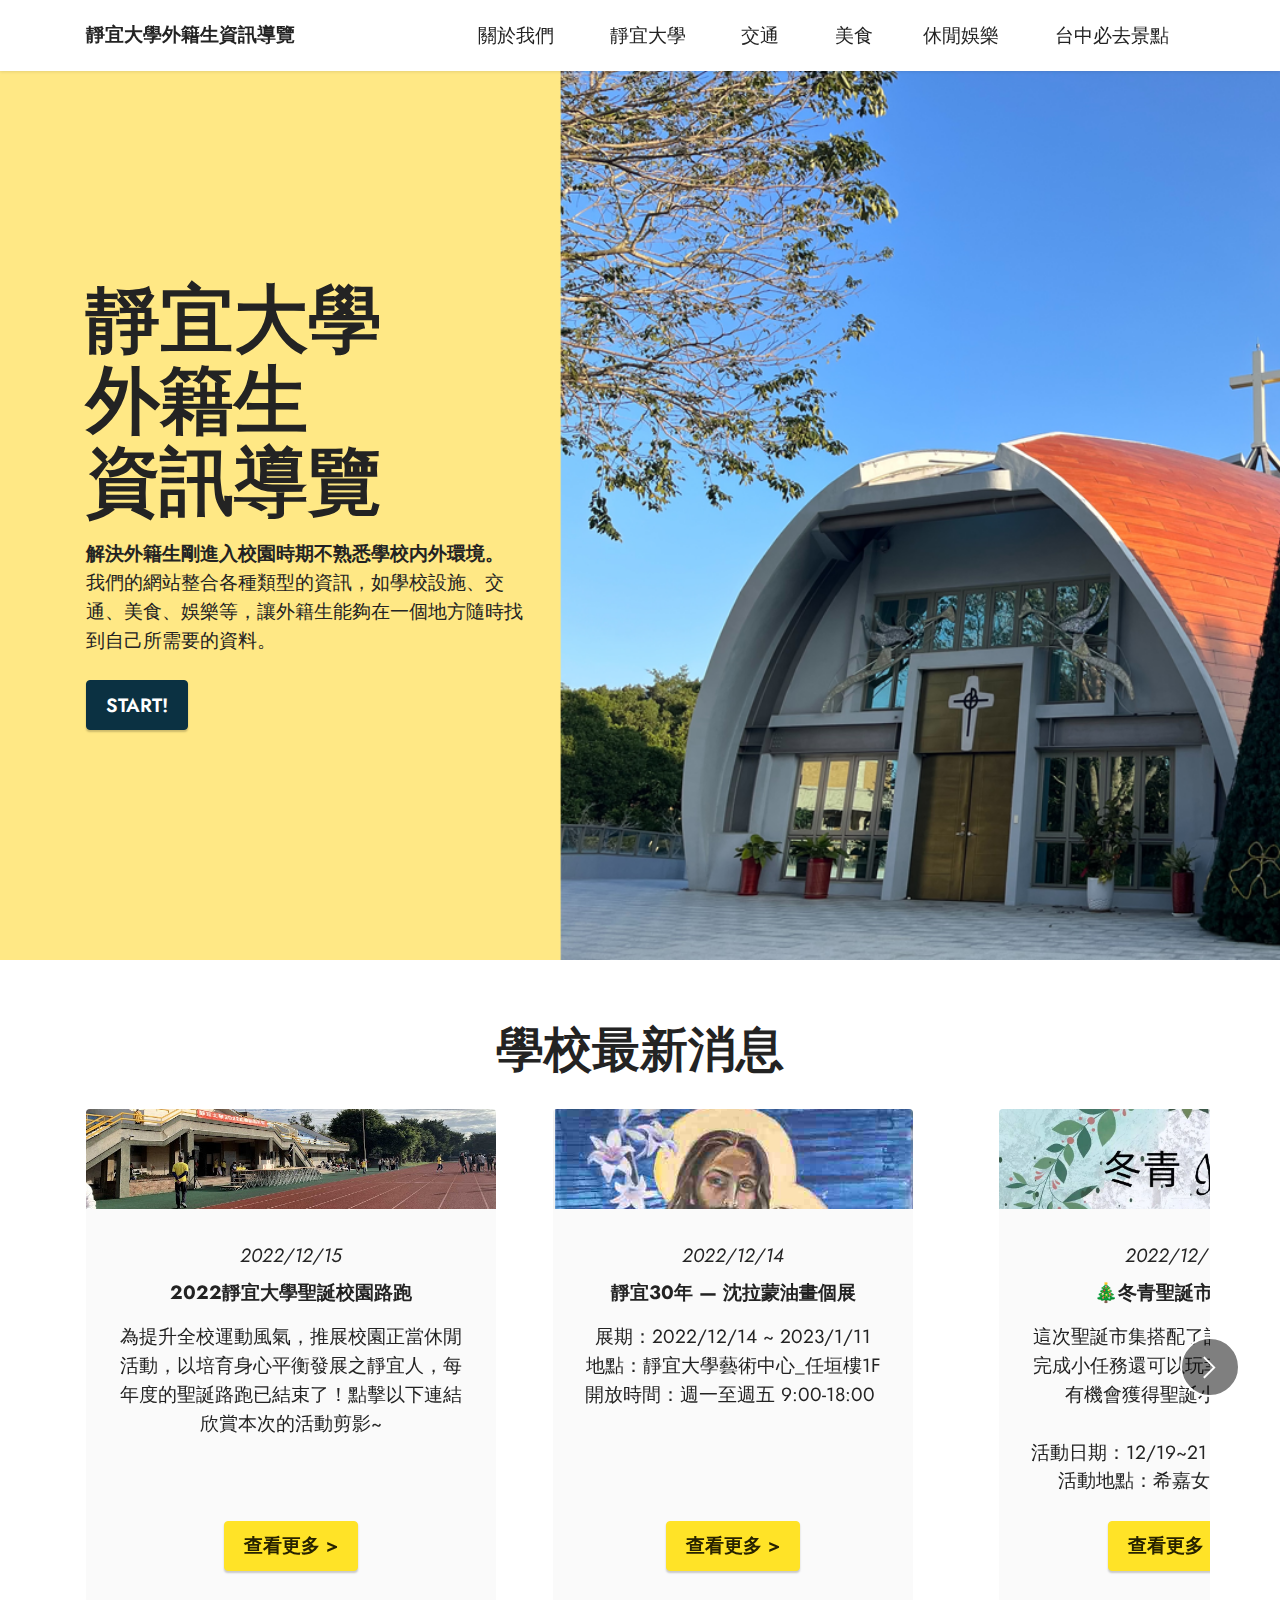
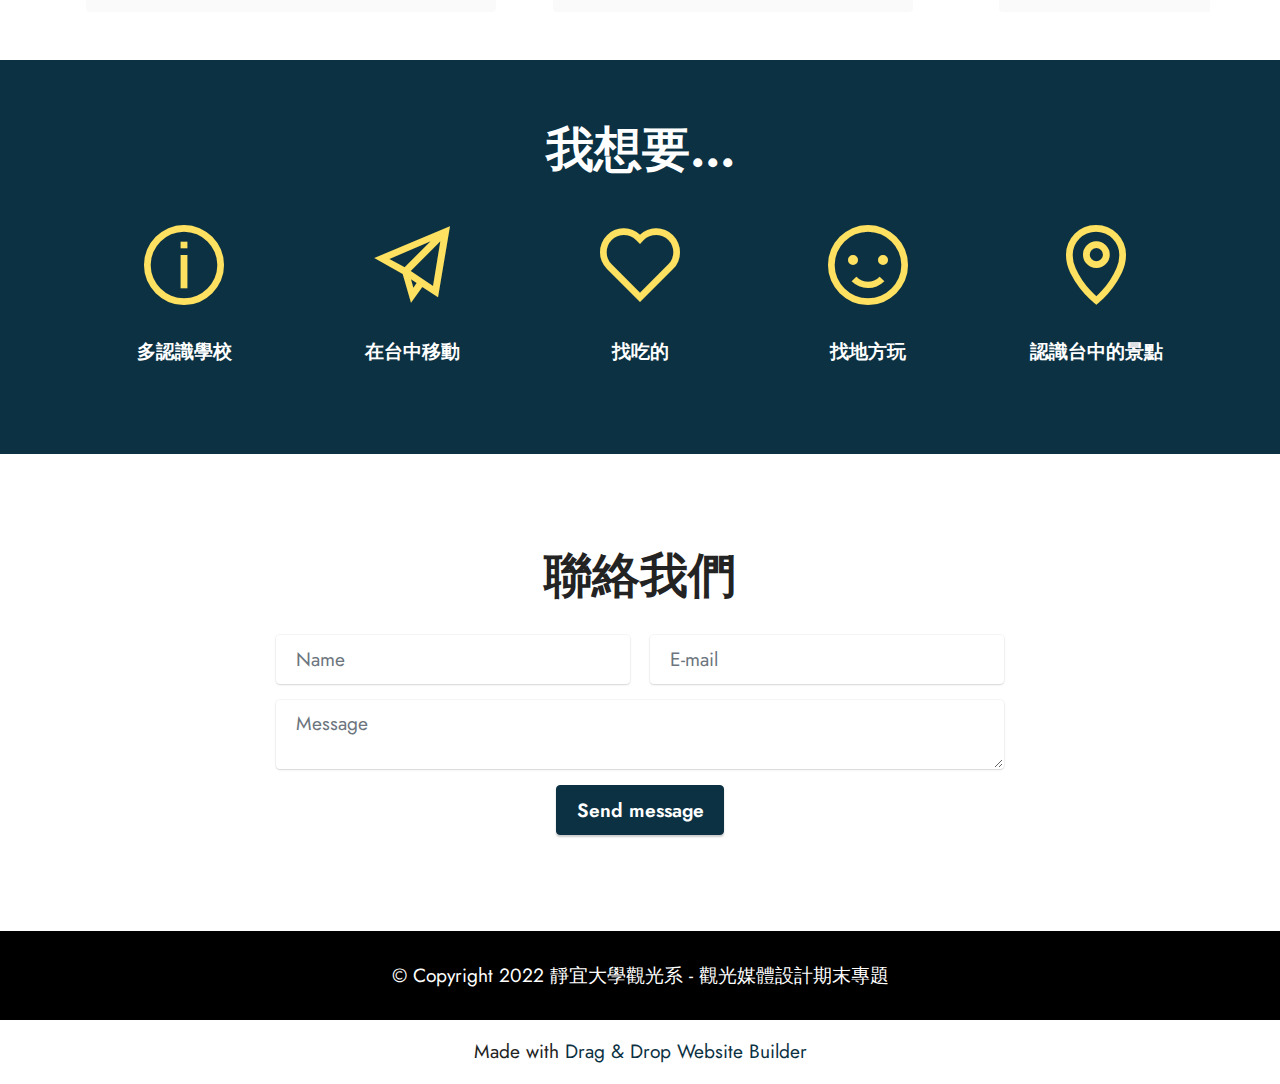
==== index.html @ b7237766 "Initial commit" ====
<!DOCTYPE html>
<html  >
<head>
  <!-- Site made with Mobirise Website Builder v5.6.13, https://mobirise.com -->
  <meta charset="UTF-8">
  <meta http-equiv="X-UA-Compatible" content="IE=edge">
  <meta name="generator" content="Mobirise v5.6.13, mobirise.com">
  <meta name="twitter:card" content="summary_large_image"/>
  <meta name="twitter:image:src" content="">
  <meta property="og:image" content="">
  <meta name="twitter:title" content="Home">
  <meta name="viewport" content="width=device-width, initial-scale=1, minimum-scale=1">
  <link rel="shortcut icon" href="assets/images/logo.png" type="image/x-icon">
  <meta name="description" content="">
  
  
  <title>Home</title>
  <link rel="stylesheet" href="assets/web/assets/mobirise-icons2/mobirise2.css">
  <link rel="stylesheet" href="assets/bootstrap/css/bootstrap.min.css">
  <link rel="stylesheet" href="assets/bootstrap/css/bootstrap-grid.min.css">
  <link rel="stylesheet" href="assets/bootstrap/css/bootstrap-reboot.min.css">
  <link rel="stylesheet" href="assets/dropdown/css/style.css">
  <link rel="stylesheet" href="assets/socicon/css/styles.css">
  <link rel="stylesheet" href="assets/theme/css/style.css">
  <link rel="preload" href="https://fonts.googleapis.com/css?family=Jost:100,200,300,400,500,600,700,800,900,100i,200i,300i,400i,500i,600i,700i,800i,900i&display=swap" as="style" onload="this.onload=null;this.rel='stylesheet'">
  <noscript><link rel="stylesheet" href="https://fonts.googleapis.com/css?family=Jost:100,200,300,400,500,600,700,800,900,100i,200i,300i,400i,500i,600i,700i,800i,900i&display=swap"></noscript>
  <link rel="preload" as="style" href="assets/mobirise/css/mbr-additional.css"><link rel="stylesheet" href="assets/mobirise/css/mbr-additional.css" type="text/css">
  
  
  
  
</head>
<body>
  
  <section data-bs-version="5.1" class="menu menu2 cid-tlzXeqkfRV" once="menu" id="menu2-0">
    
    <nav class="navbar navbar-dropdown navbar-fixed-top navbar-expand-lg">
        <div class="container">
            <div class="navbar-brand">
                
                <span class="navbar-caption-wrap"><a class="navbar-caption text-black text-primary display-7" href="index.html">靜宜大學外籍生資訊導覽&nbsp;<br></a></span>
            </div>
            <button class="navbar-toggler" type="button" data-toggle="collapse" data-bs-toggle="collapse" data-target="#navbarSupportedContent" data-bs-target="#navbarSupportedContent" aria-controls="navbarNavAltMarkup" aria-expanded="false" aria-label="Toggle navigation">
                <div class="hamburger">
                    <span></span>
                    <span></span>
                    <span></span>
                    <span></span>
                </div>
            </button>
            <div class="collapse navbar-collapse" id="navbarSupportedContent">
                <ul class="navbar-nav nav-dropdown nav-right" data-app-modern-menu="true"><li class="nav-item"><a class="nav-link link text-black text-primary display-4" href="page1.html">關於我們&nbsp;<br></a></li>
                    <li class="nav-item"><a class="nav-link link text-black text-primary display-4" href="page3.html">靜宜大學&nbsp;<br></a></li>
                    <li class="nav-item"><a class="nav-link link text-black text-primary display-4" href="page2.html">交通&nbsp;<br></a></li><li class="nav-item"><a class="nav-link link text-black text-primary display-4" href="page4.html">美食</a>
                    </li><li class="nav-item"><a class="nav-link link text-black text-primary display-4" href="page5.html#header12-2c">休閒娛樂&nbsp;<br></a></li><li class="nav-item"><a class="nav-link link text-black text-primary display-4" href="page6.html#header12-2t">台中必去景點<br></a></li></ul>
                
                
            </div>
        </div>
    </nav>
</section>

<section data-bs-version="5.1" class="header1 cid-tlzXlqgyMk mbr-fullscreen" id="header1-1">

    

    
    

    <div class="container">
        <div class="row">
            <div class="col-12 col-lg-5">
                <h1 class="mbr-section-title mbr-fonts-style mb-3 display-1"><strong>靜宜大學</strong><br><strong>外籍生</strong><br><strong>資訊導覽&nbsp;</strong></h1>
                
                <p class="mbr-text mbr-fonts-style display-7"><strong>解決外籍生剛進入校園時期不熟悉學校内外環境。
</strong><br>我們的網站整合各種類型的資訊，如學校設施、交通、美食、娛樂等，讓外籍生能夠在一個地方隨時找到自己所需要的資料。<br></p>
                <div class="mbr-section-btn mt-3"><a class="btn btn-secondary display-4" href="index.html#slider6-9">START!</a></div>
            </div>
        </div>
    </div>
</section>

<section data-bs-version="5.1" class="slider6 mbr-embla cid-tlCRdaqkgC" id="slider6-9">
    
    
    <div class="position-relative">
        <div class="mbr-section-head">
            <h4 class="mbr-section-title mbr-fonts-style align-center mb-0 display-2"><strong>學校最新消息</strong></h4>
            
        </div>
        <div class="embla mt-4" data-skip-snaps="true" data-align="center" data-contain-scroll="trimSnaps" data-auto-play-interval="5" data-draggable="true">
            <div class="embla__viewport container">
                <div class="embla__container">
                    <div class="embla__slide slider-image item active" style="margin-left: 1rem; margin-right: 1rem;">
                        <div class="slide-content">
                            <div class="item-wrapper">
                                <div class="item-img">
                                    <img src="assets/images/lupao.jpeg" alt="Mobirise Website Builder" title="" data-slide-to="0" data-bs-slide-to="0">
                                </div>
                            </div>
                            <div class="item-content">
                                <h5 class="item-title mbr-fonts-style display-4"><em>2022/12/15</em></h5>
                                <h6 class="item-subtitle mbr-fonts-style mt-1 display-7"><strong>2022靜宜大學聖誕校園路跑</strong>
                                </h6>
                                <p class="mbr-text mbr-fonts-style mt-3 display-7">為提升全校運動風氣，推展校園正當休閒活動，以培育身心平衡發展之靜宜人，每年度的聖誕路跑已結束了！點擊以下連結欣賞本次的活動剪影~<br>
                                </p>
                            </div>
                            <div class="mbr-section-btn item-footer mt-2"><a href="https://photos.google.com/share/AF1QipMkiGQJHAU6pQhmC0gqVAUGyxxSqzVNsN5IkA0QRVsgFBefkMOx-KI_kOeRYdAT3g?key=aFRpdnlYVmNrakZ6ZWpmdkJhVWVHY3Q0SWFrbmtR" class="btn item-btn btn-warning display-7" target="_blank">查看更多 &gt;</a></div>
                        </div>
                    </div><div class="embla__slide slider-image item" style="margin-left: 1rem; margin-right: 1rem;">
                        <div class="slide-content">
                            <div class="item-wrapper">
                                <div class="item-img">
                                    <img src="assets/images/ramon.png" alt="Mobirise Website Builder" title="" data-slide-to="1" data-bs-slide-to="1">
                                </div>
                            </div>
                            <div class="item-content">
                                <h5 class="item-title mbr-fonts-style display-4"><em>2022/12/14</em></h5>
                                <h6 class="item-subtitle mbr-fonts-style mt-1 display-7"><strong>靜宜30年 — 沈拉蒙油畫個展</strong></h6>
                                <p class="mbr-text mbr-fonts-style mt-3 display-7">展期：2022/12/14 ~ 2023/1/11<br>地點：靜宜大學藝術中心_任垣樓1F<br>開放時間：週一至週五 9:00-18:00&nbsp;<br></p>
                            </div>
                            <div class="mbr-section-btn item-footer mt-2"><a href="https://announce.pu.edu.tw/p/404-1037-38290-1.php?Lang=zh-tw" class="btn item-btn btn-warning display-7" target="_blank">查看更多 &gt;</a></div>
                        </div>
                    </div><div class="embla__slide slider-image item" style="margin-left: 1rem; margin-right: 1rem;">
                        <div class="slide-content">
                            <div class="item-wrapper">
                                <div class="item-img">
                                    <img src="assets/images/1-3.png" alt="Mobirise Website Builder" title="" data-slide-to="2" data-bs-slide-to="2">
                                </div>
                            </div>
                            <div class="item-content">
                                <h5 class="item-title mbr-fonts-style display-4"><em>2022/12/13</em></h5>
                                <h6 class="item-subtitle mbr-fonts-style mt-1 display-7"><strong>🎄冬青聖誕市集🎄</strong></h6>
                                <p class="mbr-text mbr-fonts-style mt-3 display-7">這次聖誕市集搭配了許多手作商家
<br>完成小任務還可以玩幸運大轉盤，<br>有機會獲得聖誕小禮物喔~<br><br>活動日期：12/19~21 12:00-20:00<br>活動地點：希嘉女宿前馬路&nbsp;<br></p>
                            </div>
                            <div class="mbr-section-btn item-footer mt-2"><a href="https://www.instagram.com/p/CmGW7chytl7/?igshid=MDJmNzVkMjY%3D" class="btn item-btn btn-warning display-7" target="_blank">查看更多 &gt;</a></div>
                        </div>
                    </div>
                    
                    
                    <div class="embla__slide slider-image item" style="margin-left: 1rem; margin-right: 1rem;">
                        <div class="slide-content">
                            <div class="item-wrapper">
                                <div class="item-img">
                                    <img src="assets/images/fit.png" alt="Mobirise Website Builder" title="">
                                </div>
                            </div>
                            <div class="item-content">
                                <h5 class="item-title mbr-fonts-style display-4"><em>2022/12/05</em></h5>
                                <h6 class="item-subtitle mbr-fonts-style mt-1 display-7"><strong>靜宜推動FIT：讓國際生深度逛台灣</strong></h6>
                                <p class="mbr-text mbr-fonts-style mt-3 display-7">靜宜大學結合產官學資源共同推動Friendship in Taiwan（FIT），讓在台國際學生走訪全台，曾邀東勢採果、台中鈴蘭通變裝踩街等，再透過國際生體驗及社群推廣，傳遞台灣之美。</p>
                            </div>
                            <div class="mbr-section-btn item-footer mt-2"><a href="https://udn.com/news/story/6928/6814559" class="btn item-btn btn-warning display-7" target="_blank">查看更多 &gt;</a></div>
                        </div>
                    </div>
                </div>
            </div>
            <button class="embla__button embla__button--prev">
                <span class="mobi-mbri mobi-mbri-arrow-prev mbr-iconfont" aria-hidden="true"></span>
                <span class="sr-only visually-hidden visually-hidden">Previous</span>
            </button>
            <button class="embla__button embla__button--next">
                <span class="mobi-mbri mobi-mbri-arrow-next mbr-iconfont" aria-hidden="true"></span>
                <span class="sr-only visually-hidden visually-hidden">Next</span>
            </button>
        </div>
    </div>
</section>

<section data-bs-version="5.1" class="features13 cid-tpSRYTvFmS" id="features14-36">
    

    
    
    <div class="container">
        <div class="row">
            <div class="col-12">
                <h3 class="mbr-section-title align-center mb-4 mbr-fonts-style display-2"><strong>我想要...</strong></h3>
            </div>
            <div class="card col-12 col-md-4 col-lg-2 p-3">
                <div class="card-wrapper">
                    <div class="card-box align-center">
                        <a href="page3.html"><span class="mbr-iconfont mobi-mbri-info mobi-mbri" style="color: rgb(255, 225, 97); fill: rgb(255, 225, 97);"></span></a>
                        <h4 class="card-title align-center mbr-black mbr-fonts-style display-7"><strong>多認識學校</strong></h4>
                    </div>
                </div>
            </div>
            <div class="card p-3 col-12 col-md-4 col-lg-2">
                <div class="card-wrapper">
                    <div class="card-box align-center">
                        <span class="mbr-iconfont mobi-mbri-paper-plane mobi-mbri" style="color: rgb(255, 225, 97); fill: rgb(255, 225, 97);"></span>
                        <h4 class="card-title align-center mbr-black mbr-fonts-style display-7"><strong>在台中移動</strong></h4>
                    </div>
                </div>
            </div>
            <div class="card p-3 col-12 col-md-4 col-lg-2">
                <div class="card-wrapper">
                    <div class="card-box align-center">
                        <span class="mbr-iconfont mobi-mbri-hearth mobi-mbri" style="color: rgb(255, 225, 97); fill: rgb(255, 225, 97);"></span>
                        <h4 class="card-title align-center mbr-black mbr-fonts-style display-7"><strong>找吃的</strong></h4>
                    </div>
                </div>
            </div>
            <div class="card p-3 col-12 col-md-4 col-lg-2">
                <div class="card-wrapper">
                    <div class="card-box align-center">
                        <span class="mbr-iconfont mobi-mbri-smile-face mobi-mbri" style="color: rgb(255, 225, 97); fill: rgb(255, 225, 97);"></span>
                        <h4 class="card-title align-center mbr-black mbr-fonts-style display-7"><strong>找地方玩</strong></h4>
                    </div>
                </div>
            </div>
            <div class="card p-3 col-12 col-md-4 col-lg-2">
                <div class="card-wrapper">
                    <div class="card-box align-center">
                        <span class="mbr-iconfont mobi-mbri-map-pin mobi-mbri" style="color: rgb(255, 225, 97); fill: rgb(255, 225, 97);"></span>
                        <h4 class="card-title align-center mbr-black mbr-fonts-style display-7"><strong>認識台中的景點</strong></h4>
                    </div>
                </div>
            </div>
            
        </div>
    </div>
</section>

<section data-bs-version="5.1" class="form5 cid-tpcyuLug8Z" id="form5-x">
    
    
    <div class="container">
        <div class="mbr-section-head">
            <h3 class="mbr-section-title mbr-fonts-style align-center mb-0 display-2">
                <strong>聯絡我們</strong></h3>
            
        </div>
        <div class="row justify-content-center mt-4">
            <div class="col-lg-8 mx-auto mbr-form" data-form-type="formoid">
                <form action="https://mobirise.eu/" method="POST" class="mbr-form form-with-styler" data-form-title="Form Name"><input type="hidden" name="email" data-form-email="true" value="x9WBRTn9JsAiJIxGx+5cpzTHZifQzlMtkbnvMX4VoRzBzTifySyz2/VElxmNHEvHFDMb6Hukf1s8iYv00ker/gBe1WtAR8BQFkAcZ7cX9krw95pBzZAFbmeF+tNY0y6B">
                    <div class="row">
                        <div hidden="hidden" data-form-alert="" class="alert alert-success col-12">Thanks for filling out the form!</div>
                        <div hidden="hidden" data-form-alert-danger="" class="alert alert-danger col-12">
                            Oops...! some problem!
                        </div>
                    </div>
                    <div class="dragArea row">
                        <div class="col-md col-sm-12 form-group mb-3" data-for="name">
                            <input type="text" name="name" placeholder="Name" data-form-field="name" class="form-control" value="" id="name-form5-x">
                        </div>
                        <div class="col-md col-sm-12 form-group mb-3" data-for="email">
                            <input type="email" name="email" placeholder="E-mail" data-form-field="email" class="form-control" value="" id="email-form5-x">
                        </div>
                        
                        <div class="col-12 form-group mb-3" data-for="textarea">
                            <textarea name="textarea" placeholder="Message" data-form-field="textarea" class="form-control" id="textarea-form5-x"></textarea>
                        </div>
                        <div class="col-lg-12 col-md-12 col-sm-12 align-center mbr-section-btn"><button type="submit" class="btn btn-primary display-4">Send message</button></div>
                    </div>
                </form>
            </div>
        </div>
    </div>
</section>

<section data-bs-version="5.1" class="footer7 cid-tlzXSzBIdj" once="footers" id="footer7-4">

    

    

    <div class="container">
        <div class="media-container-row align-center mbr-white">
            <div class="col-12">
                <p class="mbr-text mb-0 mbr-fonts-style display-7">
                    © Copyright 2022 靜宜大學觀光系 - 觀光媒體設計期末專題</p>
            </div>
        </div>
    </div>
</section><section class="display-7" style="padding: 0;align-items: center;justify-content: center;flex-wrap: wrap;    align-content: center;display: flex;position: relative;height: 4rem;"><a href="https://mobiri.se/2889166" style="flex: 1 1;height: 4rem;position: absolute;width: 100%;z-index: 1;"><img alt="" style="height: 4rem;" src="[data-uri]"></a><p style="margin: 0;text-align: center;" class="display-7">Made with &#8204;</p><a style="z-index:1" href="https://mobirise.com/drag-drop-website-builder.html">Drag & Drop Website Builder</a></section><script src="assets/bootstrap/js/bootstrap.bundle.min.js"></script>  <script src="assets/smoothscroll/smooth-scroll.js"></script>  <script src="assets/ytplayer/index.js"></script>  <script src="assets/dropdown/js/navbar-dropdown.js"></script>  <script src="assets/embla/embla.min.js"></script>  <script src="assets/embla/script.js"></script>  <script src="assets/theme/js/script.js"></script>  <script src="assets/formoid/formoid.min.js"></script>  
  
  
</body>
</html>
---- assets/web/assets/mobirise-icons2/mobirise2.css ----
@font-face {
  font-family: 'Moririse2';
  font-display: swap;
  src:  url('mobirise2.eot?f2bix4');
  src:  url('mobirise2.eot?f2bix4#iefix') format('embedded-opentype'),
    url('mobirise2.ttf?f2bix4') format('truetype'),
    url('mobirise2.woff?f2bix4') format('woff'),
    url('mobirise2.svg?f2bix4#mobirise2') format('svg');
  font-weight: normal;
  font-style: normal;
}

[class^="mobi-"], [class*=" mobi-"] {
  /* use !important to prevent issues with browser extensions that change fonts */
  font-family: 'Moririse2' !important;
  speak: none;
  font-style: normal;
  font-weight: normal;
  font-variant: normal;
  text-transform: none;
  line-height: 1;

  /* Better Font Rendering =========== */
  -webkit-font-smoothing: antialiased;
  -moz-osx-font-smoothing: grayscale;
}

.mobi-mbri-add-submenu:before {
  content: "\e900";
}
.mobi-mbri-alert:before {
  content: "\e901";
}
.mobi-mbri-align-center:before {
  content: "\e902";
}
.mobi-mbri-align-justify:before {
  content: "\e903";
}
.mobi-mbri-align-left:before {
  content: "\e904";
}
.mobi-mbri-align-right:before {
  content: "\e905";
}
.mobi-mbri-android:before {
  content: "\e906";
}
.mobi-mbri-apple:before {
  content: "\e907";
}
.mobi-mbri-arrow-down:before {
  content: "\e908";
}
.mobi-mbri-arrow-next:before {
  content: "\e909";
}
.mobi-mbri-arrow-prev:before {
  content: "\e90a";
}
.mobi-mbri-arrow-up:before {
  content: "\e90b";
}
.mobi-mbri-bold:before {
  content: "\e90c";
}
.mobi-mbri-bookmark:before {
  content: "\e90d";
}
.mobi-mbri-bootstrap:before {
  content: "\e90e";
}
.mobi-mbri-briefcase:before {
  content: "\e90f";
}
.mobi-mbri-browse:before {
  content: "\e910";
}
.mobi-mbri-bulleted-list:before {
  content: "\e911";
}
.mobi-mbri-calendar:before {
  content: "\e912";
}
.mobi-mbri-camera:before {
  content: "\e913";
}
.mobi-mbri-cart-add:before {
  content: "\e914";
}
.mobi-mbri-cart-full:before {
  content: "\e915";
}
.mobi-mbri-cash:before {
  content: "\e916";
}
.mobi-mbri-change-style:before {
  content: "\e917";
}
.mobi-mbri-chat:before {
  content: "\e918";
}
.mobi-mbri-clock:before {
  content: "\e919";
}
.mobi-mbri-close:before {
  content: "\e91a";
}
.mobi-mbri-cloud:before {
  content: "\e91b";
}
.mobi-mbri-code:before {
  content: "\e91c";
}
.mobi-mbri-contact-form:before {
  content: "\e91d";
}
.mobi-mbri-credit-card:before {
  content: "\e91e";
}
.mobi-mbri-cursor-click:before {
  content: "\e91f";
}
.mobi-mbri-cust-feedback:before {
  content: "\e920";
}
.mobi-mbri-database:before {
  content: "\e921";
}
.mobi-mbri-delivery:before {
  content: "\e922";
}
.mobi-mbri-desktop:before {
  content: "\e923";
}
.mobi-mbri-devices:before {
  content: "\e924";
}
.mobi-mbri-down:before {
  content: "\e925";
}
.mobi-mbri-download-2:before {
  content: "\e926";
}
.mobi-mbri-download:before {
  content: "\e927";
}
.mobi-mbri-drag-n-drop-2:before {
  content: "\e928";
}
.mobi-mbri-drag-n-drop:before {
  content: "\e929";
}
.mobi-mbri-edit-2:before {
  content: "\e92a";
}
.mobi-mbri-edit:before {
  content: "\e92b";
}
.mobi-mbri-error:before {
  content: "\e92c";
}
.mobi-mbri-extension:before {
  content: "\e92d";
}
.mobi-mbri-features:before {
  content: "\e92e";
}
.mobi-mbri-file:before {
  content: "\e92f";
}
.mobi-mbri-flag:before {
  content: "\e930";
}
.mobi-mbri-folder:before {
  content: "\e931";
}
.mobi-mbri-gift:before {
  content: "\e932";
}
.mobi-mbri-github:before {
  content: "\e933";
}
.mobi-mbri-globe-2:before {
  content: "\e934";
}
.mobi-mbri-globe:before {
  content: "\e935";
}
.mobi-mbri-growing-chart:before {
  content: "\e936";
}
.mobi-mbri-hearth:before {
  content: "\e937";
}
.mobi-mbri-help:before {
  content: "\e938";
}
.mobi-mbri-home:before {
  content: "\e939";
}
.mobi-mbri-hot-cup:before {
  content: "\e93a";
}
.mobi-mbri-idea:before {
  content: "\e93b";
}
.mobi-mbri-image-gallery:before {
  content: "\e93c";
}
.mobi-mbri-image-slider:before {
  content: "\e93d";
}
.mobi-mbri-info:before {
  content: "\e93e";
}
.mobi-mbri-italic:before {
  content: "\e93f";
}
.mobi-mbri-key:before {
  content: "\e940";
}
.mobi-mbri-laptop:before {
  content: "\e941";
}
.mobi-mbri-layers:before {
  content: "\e942";
}
.mobi-mbri-left-right:before {
  content: "\e943";
}
.mobi-mbri-left:before {
  content: "\e944";
}
.mobi-mbri-letter:before {
  content: "\e945";
}
.mobi-mbri-like:before {
  content: "\e946";
}
.mobi-mbri-link:before {
  content: "\e947";
}
.mobi-mbri-lock:before {
  content: "\e948";
}
.mobi-mbri-login:before {
  content: "\e949";
}
.mobi-mbri-logout:before {
  content: "\e94a";
}
.mobi-mbri-magic-stick:before {
  content: "\e94b";
}
.mobi-mbri-map-pin:before {
  content: "\e94c";
}
.mobi-mbri-menu:before {
  content: "\e94d";
}
.mobi-mbri-mobile-2:before {
  content: "\e94e";
}
.mobi-mbri-mobile-horizontal:before {
  content: "\e94f";
}
.mobi-mbri-mobile:before {
  content: "\e950";
}
.mobi-mbri-mobirise:before {
  content: "\e951";
}
.mobi-mbri-more-horizontal:before {
  content: "\e952";
}
.mobi-mbri-more-vertical:before {
  content: "\e953";
}
.mobi-mbri-music:before {
  content: "\e954";
}
.mobi-mbri-new-file:before {
  content: "\e955";
}
.mobi-mbri-numbered-list:before {
  content: "\e956";
}
.mobi-mbri-opened-folder:before {
  content: "\e957";
}
.mobi-mbri-pages:before {
  content: "\e958";
}
.mobi-mbri-paper-plane:before {
  content: "\e959";
}
.mobi-mbri-paperclip:before {
  content: "\e95a";
}
.mobi-mbri-phone:before {
  content: "\e95b";
}
.mobi-mbri-photo:before {
  content: "\e95c";
}
.mobi-mbri-photos:before {
  content: "\e95d";
}
.mobi-mbri-pin:before {
  content: "\e95e";
}
.mobi-mbri-play:before {
  content: "\e95f";
}
.mobi-mbri-plus:before {
  content: "\e960";
}
.mobi-mbri-preview:before {
  content: "\e961";
}
.mobi-mbri-print:before {
  content: "\e962";
}
.mobi-mbri-protect:before {
  content: "\e963";
}
.mobi-mbri-question:before {
  content: "\e964";
}
.mobi-mbri-quote-left:before {
  content: "\e965";
}
.mobi-mbri-quote-right:before {
  content: "\e966";
}
.mobi-mbri-redo:before {
  content: "\e967";
}
.mobi-mbri-refresh:before {
  content: "\e968";
}
.mobi-mbri-responsive-2:before {
  content: "\e969";
}
.mobi-mbri-responsive:before {
  content: "\e96a";
}
.mobi-mbri-right:before {
  content: "\e96b";
}
.mobi-mbri-rocket:before {
  content: "\e96c";
}
.mobi-mbri-sad-face:before {
  content: "\e96d";
}
.mobi-mbri-sale:before {
  content: "\e96e";
}
.mobi-mbri-save:before {
  content: "\e96f";
}
.mobi-mbri-search:before {
  content: "\e970";
}
.mobi-mbri-setting-2:before {
  content: "\e971";
}
.mobi-mbri-setting-3:before {
  content: "\e972";
}
.mobi-mbri-setting:before {
  content: "\e973";
}
.mobi-mbri-share:before {
  content: "\e974";
}
.mobi-mbri-shopping-bag:before {
  content: "\e975";
}
.mobi-mbri-shopping-basket:before {
  content: "\e976";
}
.mobi-mbri-shopping-cart:before {
  content: "\e977";
}
.mobi-mbri-sites:before {
  content: "\e978";
}
.mobi-mbri-smile-face:before {
  content: "\e979";
}
.mobi-mbri-speed:before {
  content: "\e97a";
}
.mobi-mbri-star:before {
  content: "\e97b";
}
.mobi-mbri-success:before {
  content: "\e97c";
}
.mobi-mbri-sun:before {
  content: "\e97d";
}
.mobi-mbri-sun2:before {
  content: "\e97e";
}
.mobi-mbri-tablet-vertical:before {
  content: "\e97f";
}
.mobi-mbri-tablet:before {
  content: "\e980";
}
.mobi-mbri-target:before {
  content: "\e981";
}
.mobi-mbri-timer:before {
  content: "\e982";
}
.mobi-mbri-to-ftp:before {
  content: "\e983";
}
.mobi-mbri-to-local-drive:before {
  content: "\e984";
}
.mobi-mbri-touch-swipe:before {
  content: "\e985";
}
.mobi-mbri-touch:before {
  content: "\e986";
}
.mobi-mbri-trash:before {
  content: "\e987";
}
.mobi-mbri-underline:before {
  content: "\e988";
}
.mobi-mbri-undo:before {
  content: "\e989";
}
.mobi-mbri-unlink:before {
  content: "\e98a";
}
.mobi-mbri-unlock:before {
  content: "\e98b";
}
.mobi-mbri-up-down:before {
  content: "\e98c";
}
.mobi-mbri-up:before {
  content: "\e98d";
}
.mobi-mbri-update:before {
  content: "\e98e";
}
.mobi-mbri-upload-2:before {
  content: "\e98f";
}
.mobi-mbri-upload:before {
  content: "\e990";
}
.mobi-mbri-user-2:before {
  content: "\e991";
}
.mobi-mbri-user:before {
  content: "\e992";
}
.mobi-mbri-users:before {
  content: "\e993";
}
.mobi-mbri-video-play:before {
  content: "\e994";
}
.mobi-mbri-video:before {
  content: "\e995";
}
.mobi-mbri-watch:before {
  content: "\e996";
}
.mobi-mbri-website-theme-2:before {
  content: "\e997";
}
.mobi-mbri-website-theme:before {
  content: "\e998";
}
.mobi-mbri-wifi:before {
  content: "\e999";
}
.mobi-mbri-windows:before {
  content: "\e99a";
}
.mobi-mbri-zoom-in:before {
  content: "\e99b";
}
.mobi-mbri-zoom-out:before {
  content: "\e99c";
}
---- assets/dropdown/css/style.css ----
.navbar-dropdown {
  left: 0;
  padding: 0;
  position: absolute;
  right: 0;
  top: 0;
  transition: all 0.45s ease;
  z-index: 1030;
  background: #282828; }
  .navbar-dropdown .navbar-logo {
    margin-right: 0.8rem;
    transition: margin 0.3s ease-in-out;
    vertical-align: middle; }
    .navbar-dropdown .navbar-logo img {
      height: 3.125rem;
      transition: all 0.3s ease-in-out; }
    .navbar-dropdown .navbar-logo.mbr-iconfont {
      font-size: 3.125rem;
      line-height: 3.125rem; }
  .navbar-dropdown .navbar-caption {
    font-weight: 700;
    white-space: normal;
    vertical-align: -4px;
    line-height: 3.125rem !important; }
    .navbar-dropdown .navbar-caption, .navbar-dropdown .navbar-caption:hover {
      color: inherit;
      text-decoration: none; }
  .navbar-dropdown .mbr-iconfont + .navbar-caption {
    vertical-align: -1px; }
  .navbar-dropdown.navbar-fixed-top {
    position: fixed; }
  .navbar-dropdown .navbar-brand span {
    vertical-align: -4px; }
  .navbar-dropdown.bg-color.transparent {
    background: none; }
  .navbar-dropdown.navbar-short .navbar-brand {
    padding: 0.625rem 0; }
    .navbar-dropdown.navbar-short .navbar-brand span {
      vertical-align: -1px; }
  .navbar-dropdown.navbar-short .navbar-caption {
    line-height: 2.375rem !important;
    vertical-align: -2px; }
  .navbar-dropdown.navbar-short .navbar-logo {
    margin-right: 0.5rem; }
    .navbar-dropdown.navbar-short .navbar-logo img {
      height: 2.375rem; }
    .navbar-dropdown.navbar-short .navbar-logo.mbr-iconfont {
      font-size: 2.375rem;
      line-height: 2.375rem; }
  .navbar-dropdown.navbar-short .mbr-table-cell {
    height: 3.625rem; }
  .navbar-dropdown .navbar-close {
    left: 0.6875rem;
    position: fixed;
    top: 0.75rem;
    z-index: 1000; }
  .navbar-dropdown .hamburger-icon {
    content: "";
    display: inline-block;
    vertical-align: middle;
    width: 16px;
    -webkit-box-shadow: 0 -6px 0 1px #282828,0 0 0 1px #282828,0 6px 0 1px #282828;
    -moz-box-shadow: 0 -6px 0 1px #282828,0 0 0 1px #282828,0 6px 0 1px #282828;
    box-shadow: 0 -6px 0 1px #282828,0 0 0 1px #282828,0 6px 0 1px #282828; }

.dropdown-menu .dropdown-toggle[data-toggle="dropdown-submenu"]::after {
  border-bottom: 0.35em solid transparent;
  border-left: 0.35em solid;
  border-right: 0;
  border-top: 0.35em solid transparent;
  margin-left: 0.3rem; }

.dropdown-menu .dropdown-item:focus {
  outline: 0; }

.nav-dropdown {
  font-size: 0.75rem;
  font-weight: 500;
  height: auto !important; }
  .nav-dropdown .nav-btn {
    padding-left: 1rem; }
  .nav-dropdown .link {
    margin: .667em 1.667em;
    font-weight: 500;
    padding: 0;
    transition: color .2s ease-in-out; }
    .nav-dropdown .link.dropdown-toggle {
      margin-right: 2.583em; }
      .nav-dropdown .link.dropdown-toggle::after {
        margin-left: .25rem;
        border-top: 0.35em solid;
        border-right: 0.35em solid transparent;
        border-left: 0.35em solid transparent;
        border-bottom: 0; }
      .nav-dropdown .link.dropdown-toggle[aria-expanded="true"] {
        margin: 0;
        padding: 0.667em 3.263em  0.667em 1.667em; }
  .nav-dropdown .link::after,
  .nav-dropdown .dropdown-item::after {
    color: inherit; }
  .nav-dropdown .btn {
    font-size: 0.75rem;
    font-weight: 700;
    letter-spacing: 0;
    margin-bottom: 0;
    padding-left: 1.25rem;
    padding-right: 1.25rem; }
  .nav-dropdown .dropdown-menu {
    border-radius: 0;
    border: 0;
    left: 0;
    margin: 0;
    padding-bottom: 1.25rem;
    padding-top: 1.25rem;
    position: relative; }
  .nav-dropdown .dropdown-submenu {
    margin-left: 0.125rem;
    top: 0; }
  .nav-dropdown .dropdown-item {
    font-weight: 500;
    line-height: 2;
    padding: 0.3846em 4.615em 0.3846em 1.5385em;
    position: relative;
    transition: color .2s ease-in-out, background-color .2s ease-in-out; }
    .nav-dropdown .dropdown-item::after {
      margin-top: -0.3077em;
      position: absolute;
      right: 1.1538em;
      top: 50%; }
    .nav-dropdown .dropdown-item:focus, .nav-dropdown .dropdown-item:hover {
      background: none; }

@media (max-width: 767px) {
  .nav-dropdown.navbar-toggleable-sm {
    bottom: 0;
    display: none;
    left: 0;
    overflow-x: hidden;
    position: fixed;
    top: 0;
    transform: translateX(-100%);
    -ms-transform: translateX(-100%);
    -webkit-transform: translateX(-100%);
    width: 18.75rem;
    z-index: 999; } }
.nav-dropdown.navbar-toggleable-xl {
  bottom: 0;
  display: none;
  left: 0;
  overflow-x: hidden;
  position: fixed;
  top: 0;
  transform: translateX(-100%);
  -ms-transform: translateX(-100%);
  -webkit-transform: translateX(-100%);
  width: 18.75rem;
  z-index: 999; }

.nav-dropdown-sm {
  display: block !important;
  overflow-x: hidden;
  overflow: auto;
  padding-top: 3.875rem; }
  .nav-dropdown-sm::after {
    content: "";
    display: block;
    height: 3rem;
    width: 100%; }
  .nav-dropdown-sm.collapse.in ~ .navbar-close {
    display: block !important; }
  .nav-dropdown-sm.collapsing, .nav-dropdown-sm.collapse.in {
    transform: translateX(0);
    -ms-transform: translateX(0);
    -webkit-transform: translateX(0);
    transition: all 0.25s ease-out;
    -webkit-transition: all 0.25s ease-out;
    background: #282828; }
  .nav-dropdown-sm.collapsing[aria-expanded="false"] {
    transform: translateX(-100%);
    -ms-transform: translateX(-100%);
    -webkit-transform: translateX(-100%); }
  .nav-dropdown-sm .nav-item {
    display: block;
    margin-left: 0 !important;
    padding-left: 0; }
  .nav-dropdown-sm .link,
  .nav-dropdown-sm .dropdown-item {
    border-top: 1px dotted rgba(255, 255, 255, 0.1);
    font-size: 0.8125rem;
    line-height: 1.6;
    margin: 0 !important;
    padding: 0.875rem 2.4rem 0.875rem 1.5625rem !important;
    position: relative;
    white-space: normal; }
    .nav-dropdown-sm .link:focus, .nav-dropdown-sm .link:hover,
    .nav-dropdown-sm .dropdown-item:focus,
    .nav-dropdown-sm .dropdown-item:hover {
      background: rgba(0, 0, 0, 0.2) !important;
      color: #c0a375; }
  .nav-dropdown-sm .nav-btn {
    position: relative;
    padding: 1.5625rem 1.5625rem 0 1.5625rem; }
    .nav-dropdown-sm .nav-btn::before {
      border-top: 1px dotted rgba(255, 255, 255, 0.1);
      content: "";
      left: 0;
      position: absolute;
      top: 0;
      width: 100%; }
    .nav-dropdown-sm .nav-btn + .nav-btn {
      padding-top: 0.625rem; }
      .nav-dropdown-sm .nav-btn + .nav-btn::before {
        display: none; }
  .nav-dropdown-sm .btn {
    padding: 0.625rem 0; }
  .nav-dropdown-sm .dropdown-toggle[data-toggle="dropdown-submenu"]::after {
    margin-left: .25rem;
    border-top: 0.35em solid;
    border-right: 0.35em solid transparent;
    border-left: 0.35em solid transparent;
    border-bottom: 0; }
  .nav-dropdown-sm .dropdown-toggle[data-toggle="dropdown-submenu"][aria-expanded="true"]::after {
    border-top: 0;
    border-right: 0.35em solid transparent;
    border-left: 0.35em solid transparent;
    border-bottom: 0.35em solid; }
  .nav-dropdown-sm .dropdown-menu {
    margin: 0;
    padding: 0;
    position: relative;
    top: 0;
    left: 0;
    width: 100%;
    border: 0;
    float: none;
    border-radius: 0;
    background: none; }
  .nav-dropdown-sm .dropdown-submenu {
    left: 100%;
    margin-left: 0.125rem;
    margin-top: -1.25rem;
    top: 0; }

.navbar-toggleable-sm .nav-dropdown .dropdown-menu {
  position: absolute; }

.navbar-toggleable-sm .nav-dropdown .dropdown-submenu {
  left: 100%;
  margin-left: 0.125rem;
  margin-top: -1.25rem;
  top: 0; }

.navbar-toggleable-sm.opened .nav-dropdown .dropdown-menu {
  position: relative; }

.navbar-toggleable-sm.opened .nav-dropdown .dropdown-submenu {
  left: 0;
  margin-left: 00rem;
  margin-top: 0rem;
  top: 0; }

.is-builder .nav-dropdown.collapsing {
  transition: none !important; }
---- assets/socicon/css/styles.css ----
@charset "UTF-8";

@font-face {
  font-family: 'Socicon';
  src:  url('../fonts/socicon.eot');
  src:  url('../fonts/socicon.eot?#iefix') format('embedded-opentype'),
    url('../fonts/socicon.woff2') format('woff2'),
    url('../fonts/socicon.ttf') format('truetype'),
    url('../fonts/socicon.woff') format('woff'),
    url('../fonts/socicon.svg#socicon') format('svg');
  font-weight: normal;
  font-style: normal;
  font-display: swap;
}

[data-icon]:before {
  font-family: "socicon" !important;
  content: attr(data-icon);
  font-style: normal !important;
  font-weight: normal !important;
  font-variant: normal !important;
  text-transform: none !important;
  speak: none;
  line-height: 1;
  -webkit-font-smoothing: antialiased;
  -moz-osx-font-smoothing: grayscale;
}

[class^="socicon-"], [class*=" socicon-"] {
  /* use !important to prevent issues with browser extensions that change fonts */
  font-family: 'Socicon' !important;
  speak: none;
  font-style: normal;
  font-weight: normal;
  font-variant: normal;
  text-transform: none;
  line-height: 1;

  /* Better Font Rendering =========== */
  -webkit-font-smoothing: antialiased;
  -moz-osx-font-smoothing: grayscale;
}

.socicon-eitaa:before {
  content: "\e97c";
}
.socicon-soroush:before {
  content: "\e97d";
}
.socicon-bale:before {
  content: "\e97e";
}
.socicon-zazzle:before {
  content: "\e97b";
}
.socicon-society6:before {
  content: "\e97a";
}
.socicon-redbubble:before {
  content: "\e979";
}
.socicon-avvo:before {
  content: "\e978";
}
.socicon-stitcher:before {
  content: "\e977";
}
.socicon-googlehangouts:before {
  content: "\e974";
}
.socicon-dlive:before {
  content: "\e975";
}
.socicon-vsco:before {
  content: "\e976";
}
.socicon-flipboard:before {
  content: "\e973";
}
.socicon-ubuntu:before {
  content: "\e958";
}
.socicon-artstation:before {
  content: "\e959";
}
.socicon-invision:before {
  content: "\e95a";
}
.socicon-torial:before {
  content: "\e95b";
}
.socicon-collectorz:before {
  content: "\e95c";
}
.socicon-seenthis:before {
  content: "\e95d";
}
.socicon-googleplaymusic:before {
  content: "\e95e";
}
.socicon-debian:before {
  content: "\e95f";
}
.socicon-filmfreeway:before {
  content: "\e960";
}
.socicon-gnome:before {
  content: "\e961";
}
.socicon-itchio:before {
  content: "\e962";
}
.socicon-jamendo:before {
  content: "\e963";
}
.socicon-mix:before {
  content: "\e964";
}
.socicon-sharepoint:before {
  content: "\e965";
}
.socicon-tinder:before {
  content: "\e966";
}
.socicon-windguru:before {
  content: "\e967";
}
.socicon-cdbaby:before {
  content: "\e968";
}
.socicon-elementaryos:before {
  content: "\e969";
}
.socicon-stage32:before {
  content: "\e96a";
}
.socicon-tiktok:before {
  content: "\e96b";
}
.socicon-gitter:before {
  content: "\e96c";
}
.socicon-letterboxd:before {
  content: "\e96d";
}
.socicon-threema:before {
  content: "\e96e";
}
.socicon-splice:before {
  content: "\e96f";
}
.socicon-metapop:before {
  content: "\e970";
}
.socicon-naver:before {
  content: "\e971";
}
.socicon-remote:before {
  content: "\e972";
}
.socicon-internet:before {
  content: "\e957";
}
.socicon-moddb:before {
  content: "\e94b";
}
.socicon-indiedb:before {
  content: "\e94c";
}
.socicon-traxsource:before {
  content: "\e94d";
}
.socicon-gamefor:before {
  content: "\e94e";
}
.socicon-pixiv:before {
  content: "\e94f";
}
.socicon-myanimelist:before {
  content: "\e950";
}
.socicon-blackberry:before {
  content: "\e951";
}
.socicon-wickr:before {
  content: "\e952";
}
.socicon-spip:before {
  content: "\e953";
}
.socicon-napster:before {
  content: "\e954";
}
.socicon-beatport:before {
  content: "\e955";
}
.socicon-hackerone:before {
  content: "\e956";
}
.socicon-hackernews:before {
  content: "\e946";
}
.socicon-smashwords:before {
  content: "\e947";
}
.socicon-kobo:before {
  content: "\e948";
}
.socicon-bookbub:before {
  content: "\e949";
}
.socicon-mailru:before {
  content: "\e94a";
}
.socicon-gitlab:before {
  content: "\e945";
}
.socicon-instructables:before {
  content: "\e944";
}
.socicon-portfolio:before {
  content: "\e943";
}
.socicon-codered:before {
  content: "\e940";
}
.socicon-origin:before {
  content: "\e941";
}
.socicon-nextdoor:before {
  content: "\e942";
}
.socicon-udemy:before {
  content: "\e93f";
}
.socicon-livemaster:before {
  content: "\e93e";
}
.socicon-crunchbase:before {
  content: "\e93b";
}
.socicon-homefy:before {
  content: "\e93c";
}
.socicon-calendly:before {
  content: "\e93d";
}
.socicon-realtor:before {
  content: "\e90f";
}
.socicon-tidal:before {
  content: "\e910";
}
.socicon-qobuz:before {
  content: "\e911";
}
.socicon-natgeo:before {
  content: "\e912";
}
.socicon-mastodon:before {
  content: "\e913";
}
.socicon-unsplash:before {
  content: "\e914";
}
.socicon-homeadvisor:before {
  content: "\e915";
}
.socicon-angieslist:before {
  content: "\e916";
}
.socicon-codepen:before {
  content: "\e917";
}
.socicon-slack:before {
  content: "\e918";
}
.socicon-openaigym:before {
  content: "\e919";
}
.socicon-logmein:before {
  content: "\e91a";
}
.socicon-fiverr:before {
  content: "\e91b";
}
.socicon-gotomeeting:before {
  content: "\e91c";
}
.socicon-aliexpress:before {
  content: "\e91d";
}
.socicon-guru:before {
  content: "\e91e";
}
.socicon-appstore:before {
  content: "\e91f";
}
.socicon-homes:before {
  content: "\e920";
}
.socicon-zoom:before {
  content: "\e921";
}
.socicon-alibaba:before {
  content: "\e922";
}
.socicon-craigslist:before {
  content: "\e923";
}
.socicon-wix:before {
  content: "\e924";
}
.socicon-redfin:before {
  content: "\e925";
}
.socicon-googlecalendar:before {
  content: "\e926";
}
.socicon-shopify:before {
  content: "\e927";
}
.socicon-freelancer:before {
  content: "\e928";
}
.socicon-seedrs:before {
  content: "\e929";
}
.socicon-bing:before {
  content: "\e92a";
}
.socicon-doodle:before {
  content: "\e92b";
}
.socicon-bonanza:before {
  content: "\e92c";
}
.socicon-squarespace:before {
  content: "\e92d";
}
.socicon-toptal:before {
  content: "\e92e";
}
.socicon-gust:before {
  content: "\e92f";
}
.socicon-ask:before {
  content: "\e930";
}
.socicon-trulia:before {
  content: "\e931";
}
.socicon-loomly:before {
  content: "\e932";
}
.socicon-ghost:before {
  content: "\e933";
}
.socicon-upwork:before {
  content: "\e934";
}
.socicon-fundable:before {
  content: "\e935";
}
.socicon-booking:before {
  content: "\e936";
}
.socicon-googlemaps:before {
  content: "\e937";
}
.socicon-zillow:before {
  content: "\e938";
}
.socicon-niconico:before {
  content: "\e939";
}
.socicon-toneden:before {
  content: "\e93a";
}
.socicon-augment:before {
  content: "\e908";
}
.socicon-bitbucket:before {
  content: "\e909";
}
.socicon-fyuse:before {
  content: "\e90a";
}
.socicon-yt-gaming:before {
  content: "\e90b";
}
.socicon-sketchfab:before {
  content: "\e90c";
}
.socicon-mobcrush:before {
  content: "\e90d";
}
.socicon-microsoft:before {
  content: "\e90e";
}
.socicon-pandora:before {
  content: "\e907";
}
.socicon-messenger:before {
  content: "\e906";
}
.socicon-gamewisp:before {
  content: "\e905";
}
.socicon-bloglovin:before {
  content: "\e904";
}
.socicon-tunein:before {
  content: "\e903";
}
.socicon-gamejolt:before {
  content: "\e901";
}
.socicon-trello:before {
  content: "\e902";
}
.socicon-spreadshirt:before {
  content: "\e900";
}
.socicon-500px:before {
  content: "\e000";
}
.socicon-8tracks:before {
  content: "\e001";
}
.socicon-airbnb:before {
  content: "\e002";
}
.socicon-alliance:before {
  content: "\e003";
}
.socicon-amazon:before {
  content: "\e004";
}
.socicon-amplement:before {
  content: "\e005";
}
.socicon-android:before {
  content: "\e006";
}
.socicon-angellist:before {
  content: "\e007";
}
.socicon-apple:before {
  content: "\e008";
}
.socicon-appnet:before {
  content: "\e009";
}
.socicon-baidu:before {
  content: "\e00a";
}
.socicon-bandcamp:before {
  content: "\e00b";
}
.socicon-battlenet:before {
  content: "\e00c";
}
.socicon-mixer:before {
  content: "\e00d";
}
.socicon-bebee:before {
  content: "\e00e";
}
.socicon-bebo:before {
  content: "\e00f";
}
.socicon-behance:before {
  content: "\e010";
}
.socicon-blizzard:before {
  content: "\e011";
}
.socicon-blogger:before {
  content: "\e012";
}
.socicon-buffer:before {
  content: "\e013";
}
.socicon-chrome:before {
  content: "\e014";
}
.socicon-coderwall:before {
  content: "\e015";
}
.socicon-curse:before {
  content: "\e016";
}
.socicon-dailymotion:before {
  content: "\e017";
}
.socicon-deezer:before {
  content: "\e018";
}
.socicon-delicious:before {
  content: "\e019";
}
.socicon-deviantart:before {
  content: "\e01a";
}
.socicon-diablo:before {
  content: "\e01b";
}
.socicon-digg:before {
  content: "\e01c";
}
.socicon-discord:before {
  content: "\e01d";
}
.socicon-disqus:before {
  content: "\e01e";
}
.socicon-douban:before {
  content: "\e01f";
}
.socicon-draugiem:before {
  content: "\e020";
}
.socicon-dribbble:before {
  content: "\e021";
}
.socicon-drupal:before {
  content: "\e022";
}
.socicon-ebay:before {
  content: "\e023";
}
.socicon-ello:before {
  content: "\e024";
}
.socicon-endomodo:before {
  content: "\e025";
}
.socicon-envato:before {
  content: "\e026";
}
.socicon-etsy:before {
  content: "\e027";
}
.socicon-facebook:before {
  content: "\e028";
}
.socicon-feedburner:before {
  content: "\e029";
}
.socicon-filmweb:before {
  content: "\e02a";
}
.socicon-firefox:before {
  content: "\e02b";
}
.socicon-flattr:before {
  content: "\e02c";
}
.socicon-flickr:before {
  content: "\e02d";
}
.socicon-formulr:before {
  content: "\e02e";
}
.socicon-forrst:before {
  content: "\e02f";
}
.socicon-foursquare:before {
  content: "\e030";
}
.socicon-friendfeed:before {
  content: "\e031";
}
.socicon-github:before {
  content: "\e032";
}
.socicon-goodreads:before {
  content: "\e033";
}
.socicon-google:before {
  content: "\e034";
}
.socicon-googlescholar:before {
  content: "\e035";
}
.socicon-googlegroups:before {
  content: "\e036";
}
.socicon-googlephotos:before {
  content: "\e037";
}
.socicon-googleplus:before {
  content: "\e038";
}
.socicon-grooveshark:before {
  content: "\e039";
}
.socicon-hackerrank:before {
  content: "\e03a";
}
.socicon-hearthstone:before {
  content: "\e03b";
}
.socicon-hellocoton:before {
  content: "\e03c";
}
.socicon-heroes:before {
  content: "\e03d";
}
.socicon-smashcast:before {
  content: "\e03e";
}
.socicon-horde:before {
  content: "\e03f";
}
.socicon-houzz:before {
  content: "\e040";
}
.socicon-icq:before {
  content: "\e041";
}
.socicon-identica:before {
  content: "\e042";
}
.socicon-imdb:before {
  content: "\e043";
}
.socicon-instagram:before {
  content: "\e044";
}
.socicon-issuu:before {
  content: "\e045";
}
.socicon-istock:before {
  content: "\e046";
}
.socicon-itunes:before {
  content: "\e047";
}
.socicon-keybase:before {
  content: "\e048";
}
.socicon-lanyrd:before {
  content: "\e049";
}
.socicon-lastfm:before {
  content: "\e04a";
}
.socicon-line:before {
  content: "\e04b";
}
.socicon-linkedin:before {
  content: "\e04c";
}
.socicon-livejournal:before {
  content: "\e04d";
}
.socicon-lyft:before {
  content: "\e04e";
}
.socicon-macos:before {
  content: "\e04f";
}
.socicon-mail:before {
  content: "\e050";
}
.socicon-medium:before {
  content: "\e051";
}
.socicon-meetup:before {
  content: "\e052";
}
.socicon-mixcloud:before {
  content: "\e053";
}
.socicon-modelmayhem:before {
  content: "\e054";
}
.socicon-mumble:before {
  content: "\e055";
}
.socicon-myspace:before {
  content: "\e056";
}
.socicon-newsvine:before {
  content: "\e057";
}
.socicon-nintendo:before {
  content: "\e058";
}
.socicon-npm:before {
  content: "\e059";
}
.socicon-odnoklassniki:before {
  content: "\e05a";
}
.socicon-openid:before {
  content: "\e05b";
}
.socicon-opera:before {
  content: "\e05c";
}
.socicon-outlook:before {
  content: "\e05d";
}
.socicon-overwatch:before {
  content: "\e05e";
}
.socicon-patreon:before {
  content: "\e05f";
}
.socicon-paypal:before {
  content: "\e060";
}
.socicon-periscope:before {
  content: "\e061";
}
.socicon-persona:before {
  content: "\e062";
}
.socicon-pinterest:before {
  content: "\e063";
}
.socicon-play:before {
  content: "\e064";
}
.socicon-player:before {
  content: "\e065";
}
.socicon-playstation:before {
  content: "\e066";
}
.socicon-pocket:before {
  content: "\e067";
}
.socicon-qq:before {
  content: "\e068";
}
.socicon-quora:before {
  content: "\e069";
}
.socicon-raidcall:before {
  content: "\e06a";
}
.socicon-ravelry:before {
  content: "\e06b";
}
.socicon-reddit:before {
  content: "\e06c";
}
.socicon-renren:before {
  content: "\e06d";
}
.socicon-researchgate:before {
  content: "\e06e";
}
.socicon-residentadvisor:before {
  content: "\e06f";
}
.socicon-reverbnation:before {
  content: "\e070";
}
.socicon-rss:before {
  content: "\e071";
}
.socicon-sharethis:before {
  content: "\e072";
}
.socicon-skype:before {
  content: "\e073";
}
.socicon-slideshare:before {
  content: "\e074";
}
.socicon-smugmug:before {
  content: "\e075";
}
.socicon-snapchat:before {
  content: "\e076";
}
.socicon-songkick:before {
  content: "\e077";
}
.socicon-soundcloud:before {
  content: "\e078";
}
.socicon-spotify:before {
  content: "\e079";
}
.socicon-stackexchange:before {
  content: "\e07a";
}
.socicon-stackoverflow:before {
  content: "\e07b";
}
.socicon-starcraft:before {
  content: "\e07c";
}
.socicon-stayfriends:before {
  content: "\e07d";
}
.socicon-steam:before {
  content: "\e07e";
}
.socicon-storehouse:before {
  content: "\e07f";
}
.socicon-strava:before {
  content: "\e080";
}
.socicon-streamjar:before {
  content: "\e081";
}
.socicon-stumbleupon:before {
  content: "\e082";
}
.socicon-swarm:before {
  content: "\e083";
}
.socicon-teamspeak:before {
  content: "\e084";
}
.socicon-teamviewer:before {
  content: "\e085";
}
.socicon-technorati:before {
  content: "\e086";
}
.socicon-telegram:before {
  content: "\e087";
}
.socicon-tripadvisor:before {
  content: "\e088";
}
.socicon-tripit:before {
  content: "\e089";
}
.socicon-triplej:before {
  content: "\e08a";
}
.socicon-tumblr:before {
  content: "\e08b";
}
.socicon-twitch:before {
  content: "\e08c";
}
.socicon-twitter:before {
  content: "\e08d";
}
.socicon-uber:before {
  content: "\e08e";
}
.socicon-ventrilo:before {
  content: "\e08f";
}
.socicon-viadeo:before {
  content: "\e090";
}
.socicon-viber:before {
  content: "\e091";
}
.socicon-viewbug:before {
  content: "\e092";
}
.socicon-vimeo:before {
  content: "\e093";
}
.socicon-vine:before {
  content: "\e094";
}
.socicon-vkontakte:before {
  content: "\e095";
}
.socicon-warcraft:before {
  content: "\e096";
}
.socicon-wechat:before {
  content: "\e097";
}
.socicon-weibo:before {
  content: "\e098";
}
.socicon-whatsapp:before {
  content: "\e099";
}
.socicon-wikipedia:before {
  content: "\e09a";
}
.socicon-windows:before {
  content: "\e09b";
}
.socicon-wordpress:before {
  content: "\e09c";
}
.socicon-wykop:before {
  content: "\e09d";
}
.socicon-xbox:before {
  content: "\e09e";
}
.socicon-xing:before {
  content: "\e09f";
}
.socicon-yahoo:before {
  content: "\e0a0";
}
.socicon-yammer:before {
  content: "\e0a1";
}
.socicon-yandex:before {
  content: "\e0a2";
}
.socicon-yelp:before {
  content: "\e0a3";
}
.socicon-younow:before {
  content: "\e0a4";
}
.socicon-youtube:before {
  content: "\e0a5";
}
.socicon-zapier:before {
  content: "\e0a6";
}
.socicon-zerply:before {
  content: "\e0a7";
}
.socicon-zomato:before {
  content: "\e0a8";
}
.socicon-zynga:before {
  content: "\e0a9";
}
---- assets/theme/css/style.css ----
@charset "UTF-8";
section {
  background-color: #ffffff;
}

body {
  font-style: normal;
  line-height: 1.5;
  font-weight: 400;
  color: #232323;
  position: relative;
}

button {
  background-color: transparent;
  border-color: transparent;
}

section,
.container,
.container-fluid {
  position: relative;
  word-wrap: break-word;
}

a.mbr-iconfont:hover {
  text-decoration: none;
}

.article .lead p,
.article .lead ul,
.article .lead ol,
.article .lead pre,
.article .lead blockquote {
  margin-bottom: 0;
}

a {
  font-style: normal;
  font-weight: 400;
  cursor: pointer;
}
a, a:hover {
  text-decoration: none;
}

.mbr-section-title {
  font-style: normal;
  line-height: 1.3;
}

.mbr-section-subtitle {
  line-height: 1.3;
}

.mbr-text {
  font-style: normal;
  line-height: 1.7;
}

h1,
h2,
h3,
h4,
h5,
h6,
.display-1,
.display-2,
.display-4,
.display-5,
.display-7,
span,
p,
a {
  line-height: 1;
  word-break: break-word;
  word-wrap: break-word;
  font-weight: 400;
}

b,
strong {
  font-weight: bold;
}

input:-webkit-autofill, input:-webkit-autofill:hover, input:-webkit-autofill:focus, input:-webkit-autofill:active {
  transition-delay: 9999s;
  -webkit-transition-property: background-color, color;
  transition-property: background-color, color;
}

textarea[type=hidden] {
  display: none;
}

section {
  background-position: 50% 50%;
  background-repeat: no-repeat;
  background-size: cover;
}
section .mbr-background-video,
section .mbr-background-video-preview {
  position: absolute;
  bottom: 0;
  left: 0;
  right: 0;
  top: 0;
}

.hidden {
  visibility: hidden;
}

.mbr-z-index20 {
  z-index: 20;
}

/*! Base colors */
.mbr-white {
  color: #ffffff;
}

.mbr-black {
  color: #111111;
}

.mbr-bg-white {
  background-color: #ffffff;
}

.mbr-bg-black {
  background-color: #000000;
}

/*! Text-aligns */
.align-left {
  text-align: left;
}

.align-center {
  text-align: center;
}

.align-right {
  text-align: right;
}

/*! Font-weight  */
.mbr-light {
  font-weight: 300;
}

.mbr-regular {
  font-weight: 400;
}

.mbr-semibold {
  font-weight: 500;
}

.mbr-bold {
  font-weight: 700;
}

/*! Media  */
.media-content {
  flex-basis: 100%;
}

.media-container-row {
  display: flex;
  flex-direction: row;
  flex-wrap: wrap;
  justify-content: center;
  align-content: center;
  align-items: start;
}
.media-container-row .media-size-item {
  width: 400px;
}

.media-container-column {
  display: flex;
  flex-direction: column;
  flex-wrap: wrap;
  justify-content: center;
  align-content: center;
  align-items: stretch;
}
.media-container-column > * {
  width: 100%;
}

@media (min-width: 992px) {
  .media-container-row {
    flex-wrap: nowrap;
  }
}
figure {
  margin-bottom: 0;
  overflow: hidden;
}

figure[mbr-media-size] {
  transition: width 0.1s;
}

img,
iframe {
  display: block;
  width: 100%;
}

.card {
  background-color: transparent;
  border: none;
}

.card-box {
  width: 100%;
}

.card-img {
  text-align: center;
  flex-shrink: 0;
  -webkit-flex-shrink: 0;
}

.media {
  max-width: 100%;
  margin: 0 auto;
}

.mbr-figure {
  align-self: center;
}

.media-container > div {
  max-width: 100%;
}

.mbr-figure img,
.card-img img {
  width: 100%;
}

@media (max-width: 991px) {
  .media-size-item {
    width: auto !important;
  }

  .media {
    width: auto;
  }

  .mbr-figure {
    width: 100% !important;
  }
}
/*! Buttons */
.mbr-section-btn {
  margin-left: -0.6rem;
  margin-right: -0.6rem;
  font-size: 0;
}

.btn {
  font-weight: 600;
  border-width: 1px;
  font-style: normal;
  margin: 0.6rem 0.6rem;
  white-space: normal;
  transition: all 0.2s ease-in-out;
  display: inline-flex;
  align-items: center;
  justify-content: center;
  word-break: break-word;
}

.btn-sm {
  font-weight: 600;
  letter-spacing: 0px;
  transition: all 0.3s ease-in-out;
}

.btn-md {
  font-weight: 600;
  letter-spacing: 0px;
  transition: all 0.3s ease-in-out;
}

.btn-lg {
  font-weight: 600;
  letter-spacing: 0px;
  transition: all 0.3s ease-in-out;
}

.btn-form {
  margin: 0;
}
.btn-form:hover {
  cursor: pointer;
}

nav .mbr-section-btn {
  margin-left: 0rem;
  margin-right: 0rem;
}

/*! Btn icon margin */
.btn .mbr-iconfont,
.btn.btn-sm .mbr-iconfont {
  order: 1;
  cursor: pointer;
  margin-left: 0.5rem;
  vertical-align: sub;
}

.btn.btn-md .mbr-iconfont,
.btn.btn-md .mbr-iconfont {
  margin-left: 0.8rem;
}

.mbr-regular {
  font-weight: 400;
}

.mbr-semibold {
  font-weight: 500;
}

.mbr-bold {
  font-weight: 700;
}

[type=submit] {
  -webkit-appearance: none;
}

/*! Full-screen */
.mbr-fullscreen .mbr-overlay {
  min-height: 100vh;
}

.mbr-fullscreen {
  display: flex;
  display: -moz-flex;
  display: -ms-flex;
  display: -o-flex;
  align-items: center;
  min-height: 100vh;
  padding-top: 3rem;
  padding-bottom: 3rem;
}

/*! Map */
.map {
  height: 25rem;
  position: relative;
}
.map iframe {
  width: 100%;
  height: 100%;
}

/*! Scroll to top arrow */
.mbr-arrow-up {
  bottom: 25px;
  right: 90px;
  position: fixed;
  text-align: right;
  z-index: 5000;
  color: #ffffff;
  font-size: 22px;
}

.mbr-arrow-up a {
  background: rgba(0, 0, 0, 0.2);
  border-radius: 50%;
  color: #fff;
  display: inline-block;
  height: 60px;
  width: 60px;
  border: 2px solid #fff;
  outline-style: none !important;
  position: relative;
  text-decoration: none;
  transition: all 0.3s ease-in-out;
  cursor: pointer;
  text-align: center;
}
.mbr-arrow-up a:hover {
  background-color: rgba(0, 0, 0, 0.4);
}
.mbr-arrow-up a i {
  line-height: 60px;
}

.mbr-arrow-up-icon {
  display: block;
  color: #fff;
}

.mbr-arrow-up-icon::before {
  content: "›";
  display: inline-block;
  font-family: serif;
  font-size: 22px;
  line-height: 1;
  font-style: normal;
  position: relative;
  top: 6px;
  left: -4px;
  transform: rotate(-90deg);
}

/*! Arrow Down */
.mbr-arrow {
  position: absolute;
  bottom: 45px;
  left: 50%;
  width: 60px;
  height: 60px;
  cursor: pointer;
  background-color: rgba(80, 80, 80, 0.5);
  border-radius: 50%;
  transform: translateX(-50%);
}
@media (max-width: 767px) {
  .mbr-arrow {
    display: none;
  }
}
.mbr-arrow > a {
  display: inline-block;
  text-decoration: none;
  outline-style: none;
  -webkit-animation: arrowdown 1.7s ease-in-out infinite;
          animation: arrowdown 1.7s ease-in-out infinite;
  color: #ffffff;
}
.mbr-arrow > a > i {
  position: absolute;
  top: -2px;
  left: 15px;
  font-size: 2rem;
}

#scrollToTop a i::before {
  content: "";
  position: absolute;
  display: block;
  border-bottom: 2.5px solid #fff;
  border-left: 2.5px solid #fff;
  width: 27.8%;
  height: 27.8%;
  left: 50%;
  top: 51%;
  transform: translateY(-30%) translateX(-50%) rotate(135deg);
}

@keyframes arrowdown {
  0% {
    transform: translateY(0px);
  }
  50% {
    transform: translateY(-5px);
  }
  100% {
    transform: translateY(0px);
  }
}
@-webkit-keyframes arrowdown {
  0% {
    transform: translateY(0px);
  }
  50% {
    transform: translateY(-5px);
  }
  100% {
    transform: translateY(0px);
  }
}
@media (max-width: 500px) {
  .mbr-arrow-up {
    left: 0;
    right: 0;
    text-align: center;
  }
}
/*Gradients animation*/
@keyframes gradient-animation {
  from {
    background-position: 0% 100%;
    -webkit-animation-timing-function: ease-in-out;
            animation-timing-function: ease-in-out;
  }
  to {
    background-position: 100% 0%;
    -webkit-animation-timing-function: ease-in-out;
            animation-timing-function: ease-in-out;
  }
}
@-webkit-keyframes gradient-animation {
  from {
    background-position: 0% 100%;
    -webkit-animation-timing-function: ease-in-out;
            animation-timing-function: ease-in-out;
  }
  to {
    background-position: 100% 0%;
    -webkit-animation-timing-function: ease-in-out;
            animation-timing-function: ease-in-out;
  }
}
.bg-gradient {
  background-size: 200% 200%;
  animation: gradient-animation 5s infinite alternate;
  -webkit-animation: gradient-animation 5s infinite alternate;
}

.menu .navbar-brand {
  display: -webkit-flex;
}
.menu .navbar-brand span {
  display: flex;
  display: -webkit-flex;
}
.menu .navbar-brand .navbar-caption-wrap {
  display: -webkit-flex;
}
.menu .navbar-brand .navbar-logo img {
  display: -webkit-flex;
  width: auto;
}
@media (min-width: 768px) and (max-width: 991px) {
  .menu .navbar-toggleable-sm .navbar-nav {
    display: -ms-flexbox;
  }
}
@media (max-width: 991px) {
  .menu .navbar-collapse {
    max-height: 93.5vh;
  }
  .menu .navbar-collapse.show {
    overflow: auto;
  }
}
@media (min-width: 992px) {
  .menu .navbar-nav.nav-dropdown {
    display: -webkit-flex;
  }
  .menu .navbar-toggleable-sm .navbar-collapse {
    display: -webkit-flex !important;
  }
  .menu .collapsed .navbar-collapse {
    max-height: 93.5vh;
  }
  .menu .collapsed .navbar-collapse.show {
    overflow: auto;
  }
}
@media (max-width: 767px) {
  .menu .navbar-collapse {
    max-height: 80vh;
  }
}

.nav-link .mbr-iconfont {
  margin-right: 0.5rem;
}

.navbar {
  display: -webkit-flex;
  -webkit-flex-wrap: wrap;
  -webkit-align-items: center;
  -webkit-justify-content: space-between;
}

.navbar-collapse {
  -webkit-flex-basis: 100%;
  -webkit-flex-grow: 1;
  -webkit-align-items: center;
}

.nav-dropdown .link {
  padding: 0.667em 1.667em !important;
  margin: 0 !important;
}

.nav {
  display: -webkit-flex;
  -webkit-flex-wrap: wrap;
}

.row {
  display: -webkit-flex;
  -webkit-flex-wrap: wrap;
}

.justify-content-center {
  -webkit-justify-content: center;
}

.form-inline {
  display: -webkit-flex;
}

.card-wrapper {
  -webkit-flex: 1;
}

.carousel-control {
  z-index: 10;
  display: -webkit-flex;
}

.carousel-controls {
  display: -webkit-flex;
}

.media {
  display: -webkit-flex;
}

.form-group:focus {
  outline: none;
}

.jq-selectbox__select {
  padding: 7px 0;
  position: relative;
}

.jq-selectbox__dropdown {
  overflow: hidden;
  border-radius: 10px;
  position: absolute;
  top: 100%;
  left: 0 !important;
  width: 100% !important;
}

.jq-selectbox__trigger-arrow {
  right: 0;
  transform: translateY(-50%);
}

.jq-selectbox li {
  padding: 1.07em 0.5em;
}

input[type=range] {
  padding-left: 0 !important;
  padding-right: 0 !important;
}

.modal-dialog,
.modal-content {
  height: 100%;
}

.modal-dialog .carousel-inner {
  height: calc(100vh - 1.75rem);
}
@media (max-width: 575px) {
  .modal-dialog .carousel-inner {
    height: calc(100vh - 1rem);
  }
}

.carousel-item {
  text-align: center;
}

.carousel-item img {
  margin: auto;
}

.navbar-toggler {
  align-self: flex-start;
  padding: 0.25rem 0.75rem;
  font-size: 1.25rem;
  line-height: 1;
  background: transparent;
  border: 1px solid transparent;
  border-radius: 0.25rem;
}

.navbar-toggler:focus,
.navbar-toggler:hover {
  text-decoration: none;
  box-shadow: none;
}

.navbar-toggler-icon {
  display: inline-block;
  width: 1.5em;
  height: 1.5em;
  vertical-align: middle;
  content: "";
  background: no-repeat center center;
  background-size: 100% 100%;
}

.navbar-toggler-left {
  position: absolute;
  left: 1rem;
}

.navbar-toggler-right {
  position: absolute;
  right: 1rem;
}

.card-img {
  width: auto;
}

.menu .navbar.collapsed:not(.beta-menu) {
  flex-direction: column;
}

.carousel-item.active,
.carousel-item-next,
.carousel-item-prev {
  display: flex;
}

.note-air-layout .dropup .dropdown-menu,
.note-air-layout .navbar-fixed-bottom .dropdown .dropdown-menu {
  bottom: initial !important;
}

html,
body {
  height: auto;
  min-height: 100vh;
}

.dropup .dropdown-toggle::after {
  display: none;
}

.form-asterisk {
  font-family: initial;
  position: absolute;
  top: -2px;
  font-weight: normal;
}

.form-control-label {
  position: relative;
  cursor: pointer;
  margin-bottom: 0.357em;
  padding: 0;
}

.alert {
  color: #ffffff;
  border-radius: 0;
  border: 0;
  font-size: 1.1rem;
  line-height: 1.5;
  margin-bottom: 1.875rem;
  padding: 1.25rem;
  position: relative;
  text-align: center;
}
.alert.alert-form::after {
  background-color: inherit;
  bottom: -7px;
  content: "";
  display: block;
  height: 14px;
  left: 50%;
  margin-left: -7px;
  position: absolute;
  transform: rotate(45deg);
  width: 14px;
}

.form-control {
  background-color: #ffffff;
  background-clip: border-box;
  color: #232323;
  line-height: 1rem !important;
  height: auto;
  padding: 0.6rem 1.2rem;
  transition: border-color 0.25s ease 0s;
  border: 1px solid transparent !important;
  border-radius: 4px;
  box-shadow: rgba(0, 0, 0, 0.07) 0px 1px 1px 0px, rgba(0, 0, 0, 0.07) 0px 1px 3px 0px, rgba(0, 0, 0, 0.03) 0px 0px 0px 1px;
}
.form-active .form-control:invalid {
  border-color: red;
}

form .row {
  margin-left: -0.6rem;
  margin-right: -0.6rem;
}
form .row [class*=col] {
  padding-left: 0.6rem;
  padding-right: 0.6rem;
}

form .mbr-section-btn {
  margin: 0;
  padding-left: 0.6rem;
  padding-right: 0.6rem;
}

form .btn {
  display: flex;
  padding: 0.6rem 1.2rem;
  margin: 0;
}

form .form-check-input {
  margin-top: 0.5;
}

textarea.form-control {
  line-height: 1.5rem !important;
}

.form-group {
  margin-bottom: 1.2rem;
}

.form-control,
form .btn {
  min-height: 48px;
}

.gdpr-block label span.textGDPR input[name=gdpr] {
  top: 7px;
}

.form-control:focus {
  box-shadow: none;
}

:focus {
  outline: none;
}

.mbr-overlay {
  background-color: #000;
  bottom: 0;
  left: 0;
  opacity: 0.5;
  position: absolute;
  right: 0;
  top: 0;
  z-index: 0;
  pointer-events: none;
}

blockquote {
  font-style: italic;
  padding: 3rem;
  font-size: 1.09rem;
  position: relative;
  border-left: 3px solid;
}

ul,
ol,
pre,
blockquote {
  margin-bottom: 2.3125rem;
}

.mt-4 {
  margin-top: 2rem !important;
}

.mb-4 {
  margin-bottom: 2rem !important;
}

@media (min-width: 992px) {
  .container {
    padding-left: 16px;
    padding-right: 16px;
  }

  .row {
    margin-left: -16px;
    margin-right: -16px;
  }
  .row > [class*=col] {
    padding-left: 16px;
    padding-right: 16px;
  }
}
@media (min-width: 768px) {
  .container-fluid {
    padding-left: 32px;
    padding-right: 32px;
  }
}
@media (min-width: 768px) and (max-width: 991px) {
  .mbr-container {
    padding-left: 32px;
    padding-right: 32px;
  }
}
@media (max-width: 767px) {
  .mbr-container {
    padding-left: 16px;
    padding-right: 16px;
  }
}
.card-wrapper,
.item-wrapper {
  overflow: hidden;
}

.app-video-wrapper > img {
  opacity: 1;
}

.item {
  position: relative;
}

.dropdown-menu .dropdown-menu {
  left: 100%;
}

.dropdown-item + .dropdown-menu {
  display: none;
}

.dropdown-item:hover + .dropdown-menu,
.dropdown-menu:hover {
  display: block;
}

@media (min-aspect-ratio: 16/9) {
  .mbr-video-foreground {
    height: 300% !important;
    top: -100% !important;
  }
}
@media (max-aspect-ratio: 16/9) {
  .mbr-video-foreground {
    width: 300% !important;
    left: -100% !important;
  }
}.engine {
	position: absolute;
	text-indent: -2400px;
	text-align: center;
	padding: 0;
	top: 0;
	left: -2400px;
}
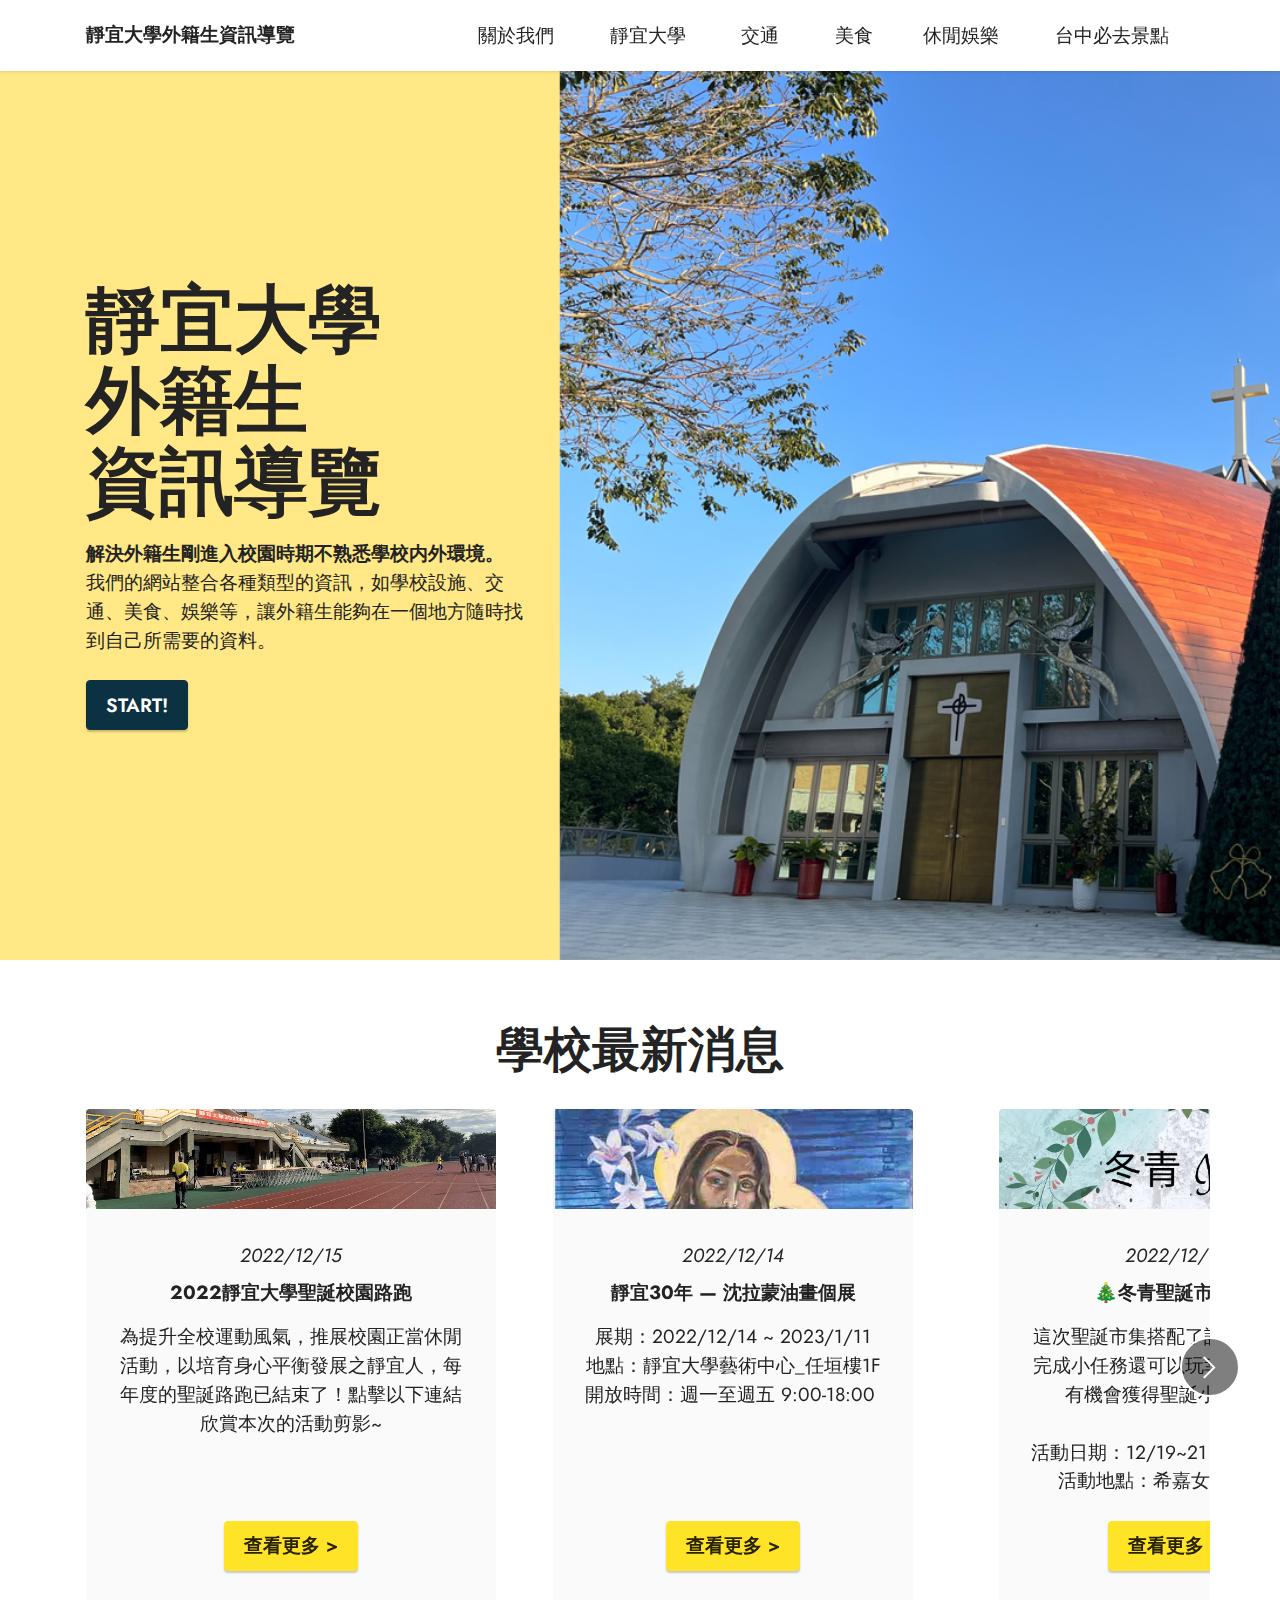
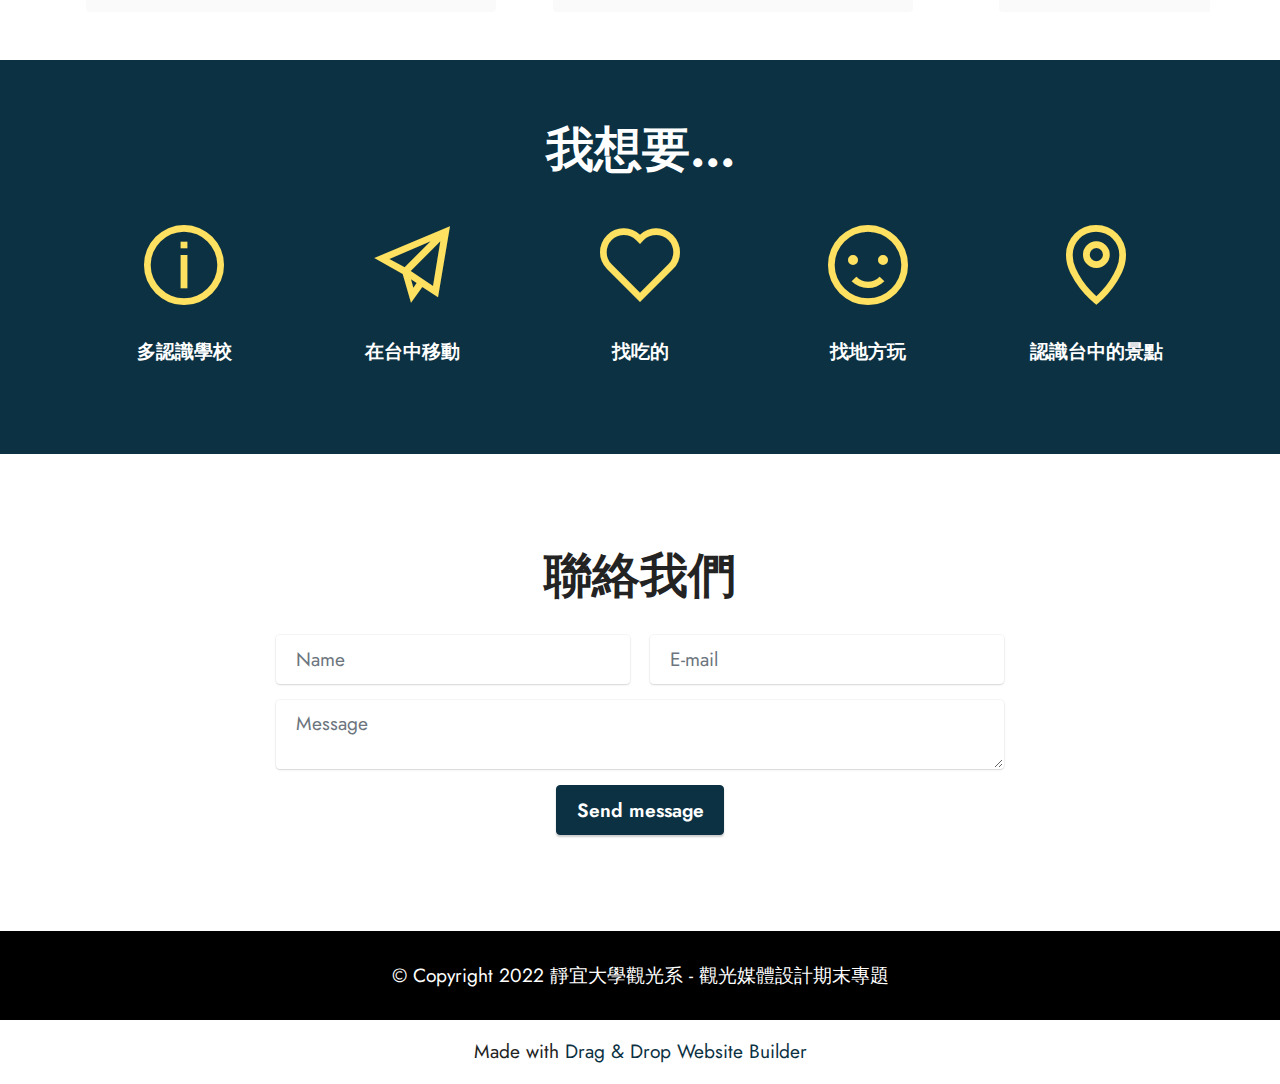
==== commit c8d2bde0: "Add files via upload" ====
--- a/index.html
+++ b/index.html
@@ -189,7 +189,7 @@
             <div class="card p-3 col-12 col-md-4 col-lg-2">
                 <div class="card-wrapper">
                     <div class="card-box align-center">
-                        <span class="mbr-iconfont mobi-mbri-paper-plane mobi-mbri" style="color: rgb(255, 225, 97); fill: rgb(255, 225, 97);"></span>
+                        <a href="page2.html"><span class="mbr-iconfont mobi-mbri-paper-plane mobi-mbri" style="color: rgb(255, 225, 97); fill: rgb(255, 225, 97);"></span></a>
                         <h4 class="card-title align-center mbr-black mbr-fonts-style display-7"><strong>在台中移動</strong></h4>
                     </div>
                 </div>
@@ -197,7 +197,7 @@
             <div class="card p-3 col-12 col-md-4 col-lg-2">
                 <div class="card-wrapper">
                     <div class="card-box align-center">
-                        <span class="mbr-iconfont mobi-mbri-hearth mobi-mbri" style="color: rgb(255, 225, 97); fill: rgb(255, 225, 97);"></span>
+                        <a href="page4.html"><span class="mbr-iconfont mobi-mbri-hearth mobi-mbri" style="color: rgb(255, 225, 97); fill: rgb(255, 225, 97);"></span></a>
                         <h4 class="card-title align-center mbr-black mbr-fonts-style display-7"><strong>找吃的</strong></h4>
                     </div>
                 </div>
@@ -205,7 +205,7 @@
             <div class="card p-3 col-12 col-md-4 col-lg-2">
                 <div class="card-wrapper">
                     <div class="card-box align-center">
-                        <span class="mbr-iconfont mobi-mbri-smile-face mobi-mbri" style="color: rgb(255, 225, 97); fill: rgb(255, 225, 97);"></span>
+                        <a href="page5.html"><span class="mbr-iconfont mobi-mbri-smile-face mobi-mbri" style="color: rgb(255, 225, 97); fill: rgb(255, 225, 97);"></span></a>
                         <h4 class="card-title align-center mbr-black mbr-fonts-style display-7"><strong>找地方玩</strong></h4>
                     </div>
                 </div>
@@ -213,7 +213,7 @@
             <div class="card p-3 col-12 col-md-4 col-lg-2">
                 <div class="card-wrapper">
                     <div class="card-box align-center">
-                        <span class="mbr-iconfont mobi-mbri-map-pin mobi-mbri" style="color: rgb(255, 225, 97); fill: rgb(255, 225, 97);"></span>
+                        <a href="page6.html"><span class="mbr-iconfont mobi-mbri-map-pin mobi-mbri" style="color: rgb(255, 225, 97); fill: rgb(255, 225, 97);"></span></a>
                         <h4 class="card-title align-center mbr-black mbr-fonts-style display-7"><strong>認識台中的景點</strong></h4>
                     </div>
                 </div>
--- a/assets/mobirise/css/mbr-additional.css
+++ b/assets/mobirise/css/mbr-additional.css
@@ -1043,7 +1043,7 @@
   }
 }
 .cid-tlzXlqgyMk {
-  background-image: url("../../../assets/images/main1-2.png");
+  background-image: url("../../../assets/images/main1-4.png");
 }
 .cid-tlzXlqgyMk .mbr-fallback-image.disabled {
   display: none;
@@ -1056,6 +1056,13 @@
   height: 100%;
   position: absolute;
   top: 0;
+}
+.cid-tlzXlqgyMk .mbr-section-title {
+  text-align: left;
+}
+.cid-tlzXlqgyMk .mbr-text,
+.cid-tlzXlqgyMk .mbr-section-btn {
+  text-align: left;
 }
 .cid-tlCRdaqkgC {
   padding-top: 4rem;
@@ -1697,7 +1704,7 @@
 .cid-tpcCrZxWCl {
   padding-top: 2rem;
   padding-bottom: 0rem;
-  background-color: #fff0b0;
+  background-color: #ffe327;
 }
 .cid-tpcCrZxWCl .mbr-fallback-image.disabled {
   display: none;
@@ -1714,7 +1721,7 @@
 .cid-tpcBTcA2GU {
   padding-top: 2rem;
   padding-bottom: 2rem;
-  background-color: #fafafa;
+  background-color: #fff0b0;
 }
 .cid-tpcBTcA2GU .mbr-fallback-image.disabled {
   display: none;
@@ -1782,7 +1789,7 @@
 .cid-tpcCbbwyXg {
   padding-top: 0rem;
   padding-bottom: 3rem;
-  background-color: #fafafa;
+  background-color: #fff0b0;
 }
 .cid-tpcCbbwyXg .mbr-fallback-image.disabled {
   display: none;
@@ -2368,7 +2375,7 @@
 }
 .cid-tpcHuqs7Um .card-title,
 .cid-tpcHuqs7Um .card-box {
-  text-align: left;
+  text-align: center;
 }
 .cid-tpcDoi3Yg3 {
   padding-top: 2rem;
--- a/assets/mobirise/css/mbr-additional.css
+++ b/assets/mobirise/css/mbr-additional.css
@@ -1043,7 +1043,7 @@
   }
 }
 .cid-tlzXlqgyMk {
-  background-image: url("../../../assets/images/main1-2.png");
+  background-image: url("../../../assets/images/main1-4.png");
 }
 .cid-tlzXlqgyMk .mbr-fallback-image.disabled {
   display: none;
@@ -1056,6 +1056,13 @@
   height: 100%;
   position: absolute;
   top: 0;
+}
+.cid-tlzXlqgyMk .mbr-section-title {
+  text-align: left;
+}
+.cid-tlzXlqgyMk .mbr-text,
+.cid-tlzXlqgyMk .mbr-section-btn {
+  text-align: left;
 }
 .cid-tlCRdaqkgC {
   padding-top: 4rem;
@@ -1697,7 +1704,7 @@
 .cid-tpcCrZxWCl {
   padding-top: 2rem;
   padding-bottom: 0rem;
-  background-color: #fff0b0;
+  background-color: #ffe327;
 }
 .cid-tpcCrZxWCl .mbr-fallback-image.disabled {
   display: none;
@@ -1714,7 +1721,7 @@
 .cid-tpcBTcA2GU {
   padding-top: 2rem;
   padding-bottom: 2rem;
-  background-color: #fafafa;
+  background-color: #fff0b0;
 }
 .cid-tpcBTcA2GU .mbr-fallback-image.disabled {
   display: none;
@@ -1782,7 +1789,7 @@
 .cid-tpcCbbwyXg {
   padding-top: 0rem;
   padding-bottom: 3rem;
-  background-color: #fafafa;
+  background-color: #fff0b0;
 }
 .cid-tpcCbbwyXg .mbr-fallback-image.disabled {
   display: none;
@@ -2368,7 +2375,7 @@
 }
 .cid-tpcHuqs7Um .card-title,
 .cid-tpcHuqs7Um .card-box {
-  text-align: left;
+  text-align: center;
 }
 .cid-tpcDoi3Yg3 {
   padding-top: 2rem;
